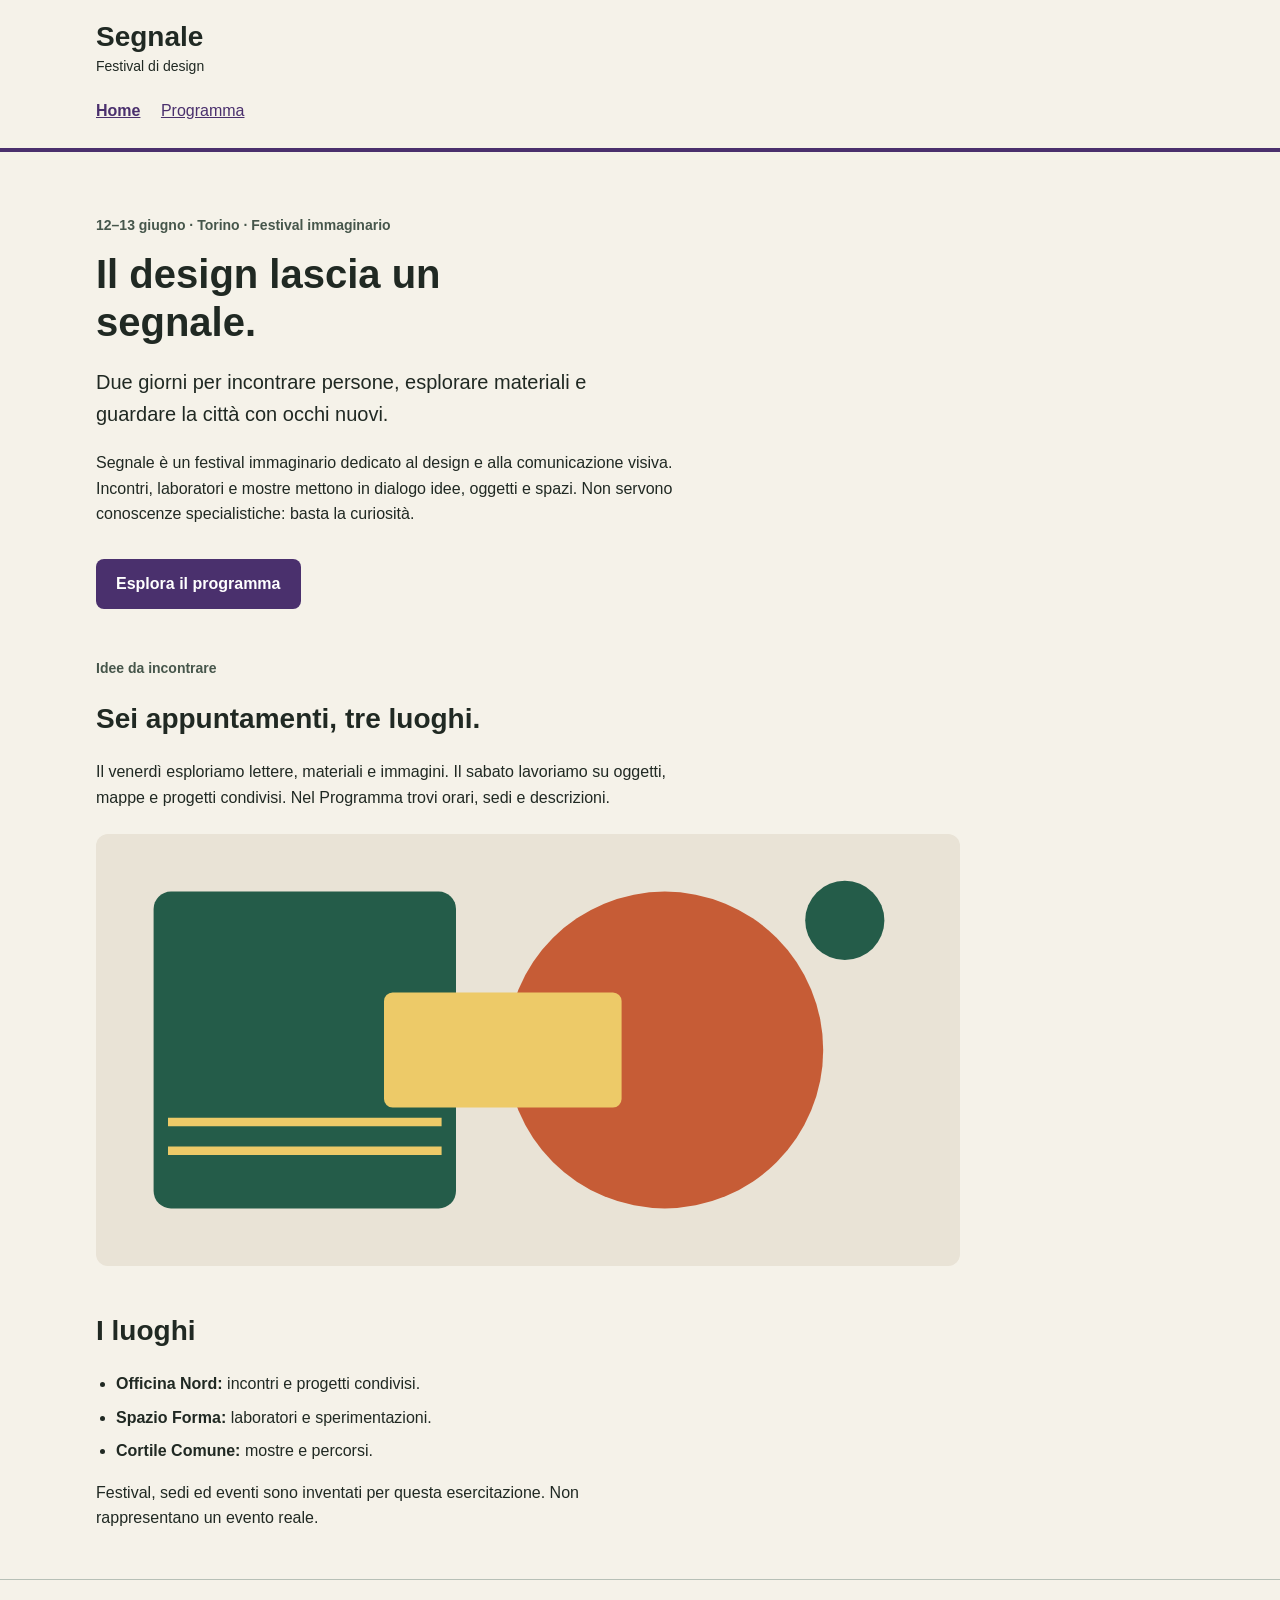
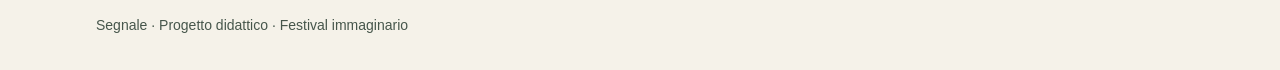
==== index.html @ 057bcb16 "festival-segnale" ====
<!doctype html>
<html lang="it">
<head>
  <meta charset="utf-8">
  <meta name="viewport" content="width=device-width, initial-scale=1">
  <title>Segnale — Festival di design</title>
  <link rel="stylesheet" href="style.css">
</head>
<body>
  <a class="skip-link" href="#contenuto">Vai al contenuto</a>
  <header class="site-header">
    <div class="container">
      <a class="brand" href="index.html">Segnale<span>Festival di design</span></a>
      <nav aria-label="Navigazione principale">
        <a href="index.html" aria-current="page">Home</a>
        <!-- Da completare: collegare questa voce alla pagina Programma. -->
        <a href="programma.html">Programma</a>
      </nav>
    </div>
  </header>

  <main id="contenuto" class="container">
    <section class="intro" aria-labelledby="titolo-home">
      <p class="eyebrow">12–13 giugno · Torino · Festival immaginario</p>
      <h1 id="titolo-home">Il design lascia un segnale.</h1>
      <p class="lead">Due giorni per incontrare persone, esplorare materiali e guardare la città con occhi nuovi.</p>
      <p class="reading-text">Segnale è un festival immaginario dedicato al design e alla comunicazione visiva. Incontri, laboratori e mostre mettono in dialogo idee, oggetti e spazi. Non servono conoscenze specialistiche: basta la curiosità.</p>
      <a class="button-link" href="programma.html">Esplora il programma</a>
    </section>

    <section class="content-section" aria-labelledby="titolo-festival">
      <p class="eyebrow">Idee da incontrare</p>
      <h2 id="titolo-festival">Sei appuntamenti, tre luoghi.</h2>
      <p class="reading-text">Il venerdì esploriamo lettere, materiali e immagini. Il sabato lavoriamo su oggetti, mappe e progetti condivisi. Nel Programma trovi orari, sedi e descrizioni.</p>
      <img class="festival-image" src="assets/festival.svg" alt="Composizione geometrica di cerchi e rettangoli nei colori del festival" width="1200" height="600">
    </section>

    <section class="content-section" aria-labelledby="titolo-luoghi">
      <h2 id="titolo-luoghi">I luoghi</h2>
      <ul class="venues">
        <li><strong>Officina Nord:</strong> incontri e progetti condivisi.</li>
        <li><strong>Spazio Forma:</strong> laboratori e sperimentazioni.</li>
        <li><strong>Cortile Comune:</strong> mostre e percorsi.</li>
      </ul>
      <p class="reading-text">Festival, sedi ed eventi sono inventati per questa esercitazione. Non rappresentano un evento reale.</p>
    </section>
  </main>

  <footer class="site-footer"><div class="container"><p>Segnale · Progetto didattico · Festival immaginario</p></div></footer>
</body>
</html>
---- style.css ----
/* Stile iniziale: tipografia, colori e variabili CSS sono già predisposti.
   Lavoreremo su collegamenti, CSS condiviso e disposizione delle schede. */

/* Scelte comuni: ogni regola usa var() per richiamarne il valore. */
:root {
  --colore-primario: #4a306d;
  --colore-primario-scuro: #311e4a;
  --colore-sfondo: #f5f2e9;
  --colore-testo: #202923;
  --font-testo: Helvetica, sans-serif;
  --font-titoli: Arial, sans-serif;
}

* {
  box-sizing: border-box;
}

body {
  margin: 0;
  background: var(--colore-sfondo);
  color: var(--colore-testo);
  font-family: var(--font-testo);
  font-size: 1rem;
  line-height: 1.6;
}

a {
  color: var(--colore-primario);
}

a:hover {
  text-decoration-thickness: 3px;
}

a:focus-visible {
  outline: 3px solid var(--colore-testo);
  outline-offset: 4px;
}

.container {
  width: 92%;
  max-width: 68rem;
  margin: 0 auto;
}

.site-header {
  padding: 1.25rem 0;
  border-bottom: 4px solid var(--colore-primario);
}

.brand {
  display: inline-block;
  color: var(--colore-testo);
  font-size: 1.75rem;
  font-weight: bold;
  line-height: 1.2;
  text-decoration: none;
}

.brand span {
  display: block;
  margin-top: 0.25rem;
  font-size: 0.875rem;
  font-weight: normal;
}

nav {
  margin-top: 1rem;
}

nav a {
  display: inline-block;
  margin-right: 1rem;
  padding: 0.25rem 0;
}

nav a[aria-current="page"] {
  font-weight: bold;
}

.intro {
  padding: 3rem 0 1rem;
}

.eyebrow,
.event-meta {
  color: #46564b;
  font-size: 0.875rem;
  font-weight: bold;
}

h1,
h2,
h3 {
  font-family: var(--font-titoli);
  line-height: 1.2;
}

h1 {
  max-width: 18ch;
  margin: 0.75rem 0 1.25rem;
  font-size: 2.5rem;
}

h2 {
  font-size: 1.75rem;
}

h3 {
  margin: 0.5rem 0 0.75rem;
  font-size: 1.375rem;
}

.lead {
  max-width: 48ch;
  font-size: 1.25rem;
}

.reading-text {
  max-width: 65ch;
}

.button-link {
  display: inline-block;
  margin-top: 1rem;
  padding: 0.75rem 1.25rem;
  border-radius: 0.5rem;
  background: var(--colore-primario);
  color: #ffffff;
  font-weight: bold;
  text-decoration: none;
}

.button-link:hover {
  background: var(--colore-primario-scuro);
}

.content-section {
  margin: 2rem 0 3rem;
}

.festival-image {
  display: block;
  width: 100%;
  max-width: 54rem;
  height: auto;
  margin-top: 1.5rem;
  border-radius: 0.75rem;
}

.venues {
  padding-left: 1.25rem;
}

.venues li {
  margin-bottom: 0.5rem;
}

.event-grid {
  display: grid;
  grid-template-columns: 1fr;
  gap: 2rem;
}

.event-card {
  margin-bottom: 1.5rem;
  overflow: hidden;
  border: 1px solid #b7c0b7;
  border-radius: 0.75rem;
  background: #ffffff;
}

.event-card img {
  display: block;
  width: 100%;
  height: auto;
}

.event-body {
  padding: 1rem;
}

.event-body p:last-child {
  margin-bottom: 0;
}

.event-place {
  color: #46564b;
  font-size: 0.875rem;
}

.site-footer {
  padding: 1.25rem 0;
  border-top: 1px solid #b7c0b7;
  color: #46564b;
  font-size: 0.875rem;
}

.skip-link {
  position: absolute;
  top: -6rem;
  left: 1rem;
  padding: 0.75rem 1rem;
  background: #ffffff;
  color: var(--colore-testo);
}

.skip-link:focus {
  top: 1rem;
}

/* Qui aggiungeremo la media query durante la demo. */
@media (min-width: 600px) {
  .event-grid {
    grid-template-columns: repeat(2, minmax(0, 1fr));
  }
}

@media (min-width: 1024px) {
  .event-grid {
    grid-template-columns: repeat(3, minmax(0, 1fr));
  }
}
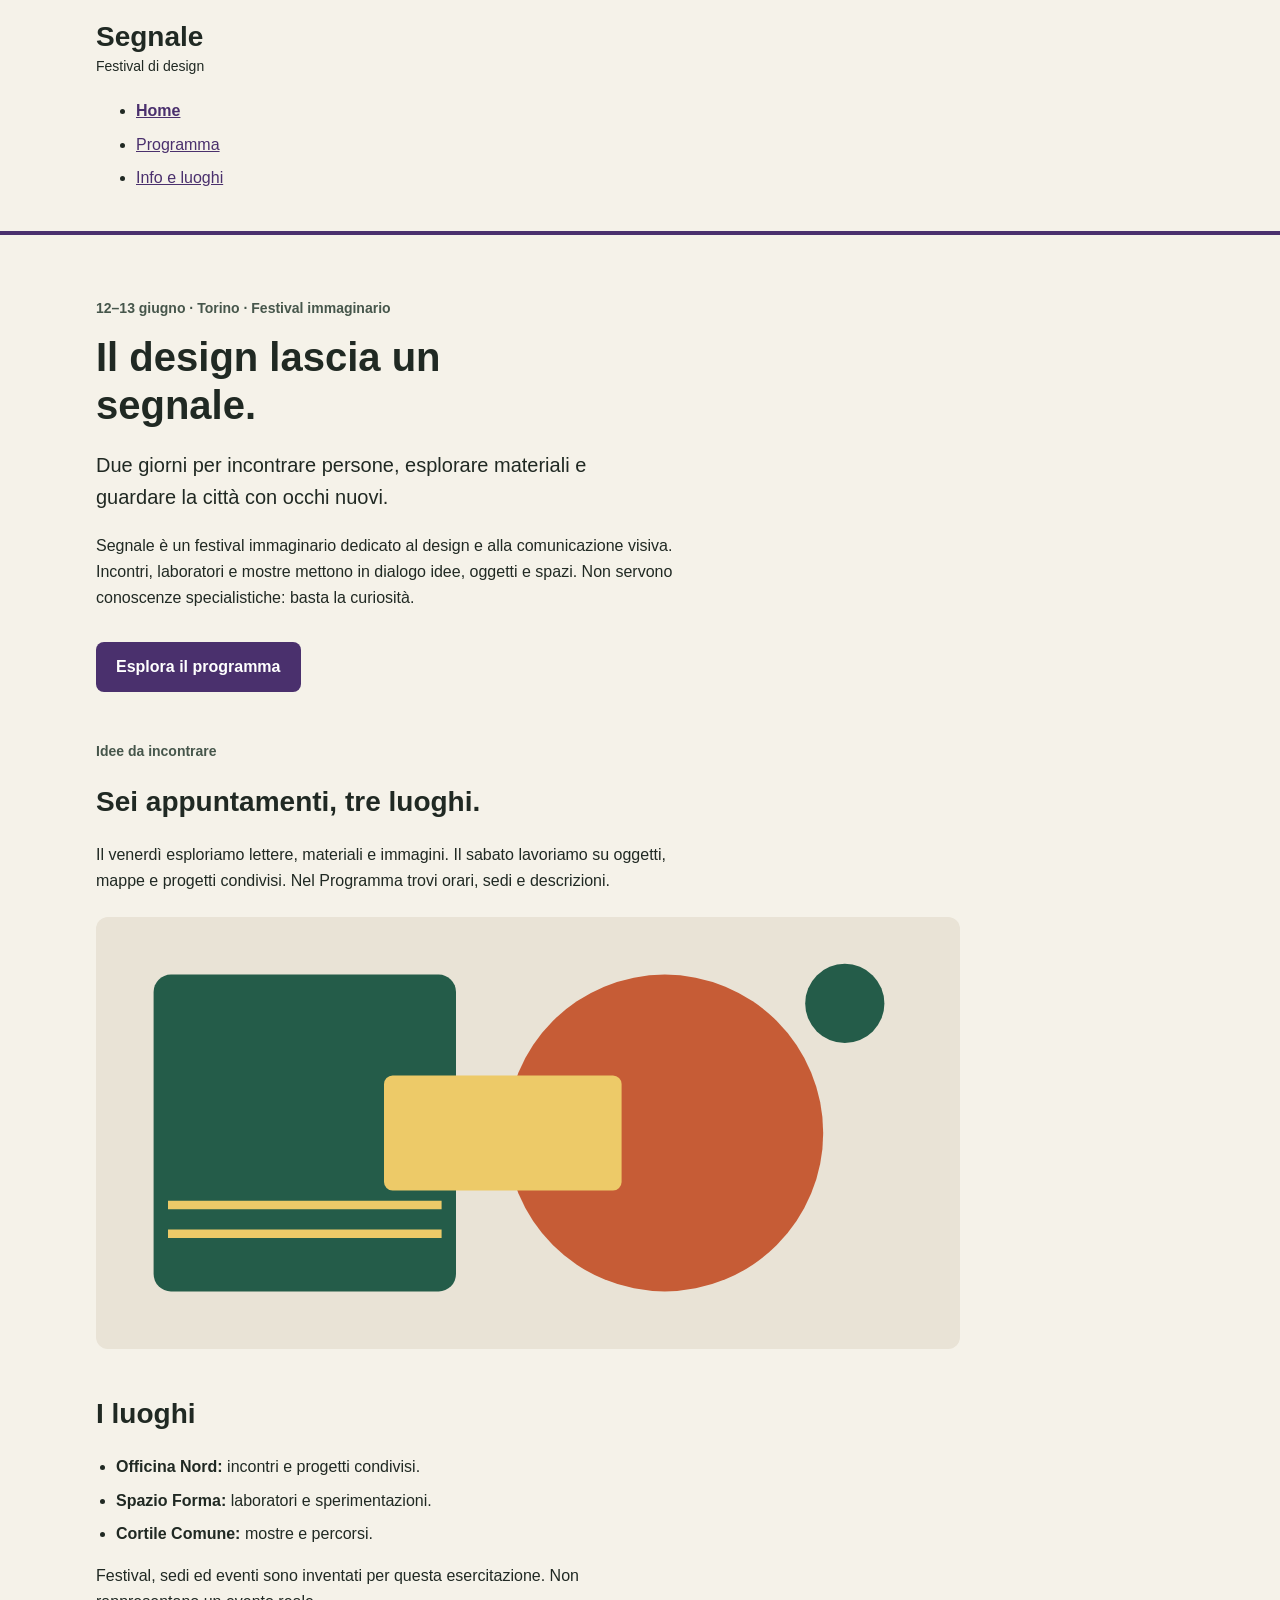
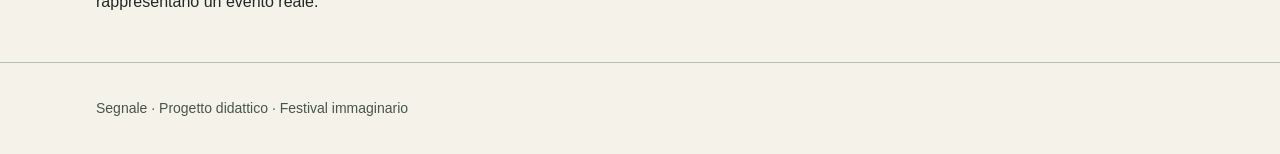
==== commit 9bfac02f: "Aggiornamento con swiper e uMap" ====
--- a/index.html
+++ b/index.html
@@ -12,10 +12,12 @@
     <div class="container">
       <a class="brand" href="index.html">Segnale<span>Festival di design</span></a>
       <nav aria-label="Navigazione principale">
-        <a href="index.html" aria-current="page">Home</a>
-        <!-- Da completare: collegare questa voce alla pagina Programma. -->
-        <a href="programma.html">Programma</a>
-      </nav>
+  <ul>
+    <li><a href="index.html" aria-current="page">Home</a></li>
+    <li><a href="programma.html">Programma</a></li>
+    <li><a href="info.html">Info e luoghi</a></li>
+  </ul>
+</nav>
     </div>
   </header>
 
--- a/style.css
+++ b/style.css
@@ -220,4 +220,71 @@
   .event-grid {
     grid-template-columns: repeat(3, minmax(0, 1fr));
   }
+}
+/* Configurazione di base per il carosello Swiper */
+.swiper {
+  width: 100%;
+  max-width: 100%;
+  margin-bottom: 2rem;
+}
+
+.swiper-slide img {
+  width: 100%;
+  height: auto;
+  display: block;
+  object-fit: cover;
+}
+
+.slide-caption {
+  margin-top: 0.75rem;
+  font-size: 0.95rem;
+}
+
+/* Adattamento responsive della mappa uMap */
+#mappa-sedi {
+  width: 100%;
+  height: 400px;
+  border: 0;
+  display: block;
+}
+
+.map-link {
+  margin-top: 0.5rem;
+  font-size: 0.9rem;
+}
+
+/* Visibilità del focus da tastiera (requisito di accessibilità) */
+.swiper-button-next:focus-visible,
+.swiper-button-prev:focus-visible,
+a:focus-visible {
+  outline: 3px solid var(--primary-color, #0055ff);
+  outline-offset: 3px;
+}
+/* Stile frosted glass per i pulsanti Swiper */
+.swiper-button-next,
+.swiper-button-prev {
+  background-color: rgba(255, 255, 255, 0.65);
+  backdrop-filter: blur(8px);
+  -webkit-backdrop-filter: blur(8px);
+  width: 56px;
+  height: 56px;
+  border-radius: 50%;
+  color: #6b21a8; /* Viola */
+  box-shadow: 0 4px 12px rgba(0, 0, 0, 0.1);
+  transition: background-color 0.2s ease, transform 0.2s ease, color 0.2s ease;
+}
+
+/* Frecce più grandi e spesse */
+.swiper-button-next::after,
+.swiper-button-prev::after {
+  font-size: 1.8rem;
+  font-weight: 800;
+}
+
+/* Interazione al passaggio del mouse */
+.swiper-button-next:hover,
+.swiper-button-prev:hover {
+  background-color: rgba(255, 255, 255, 0.85);
+  color: #581c87;
+  transform: scale(1.08);
 }
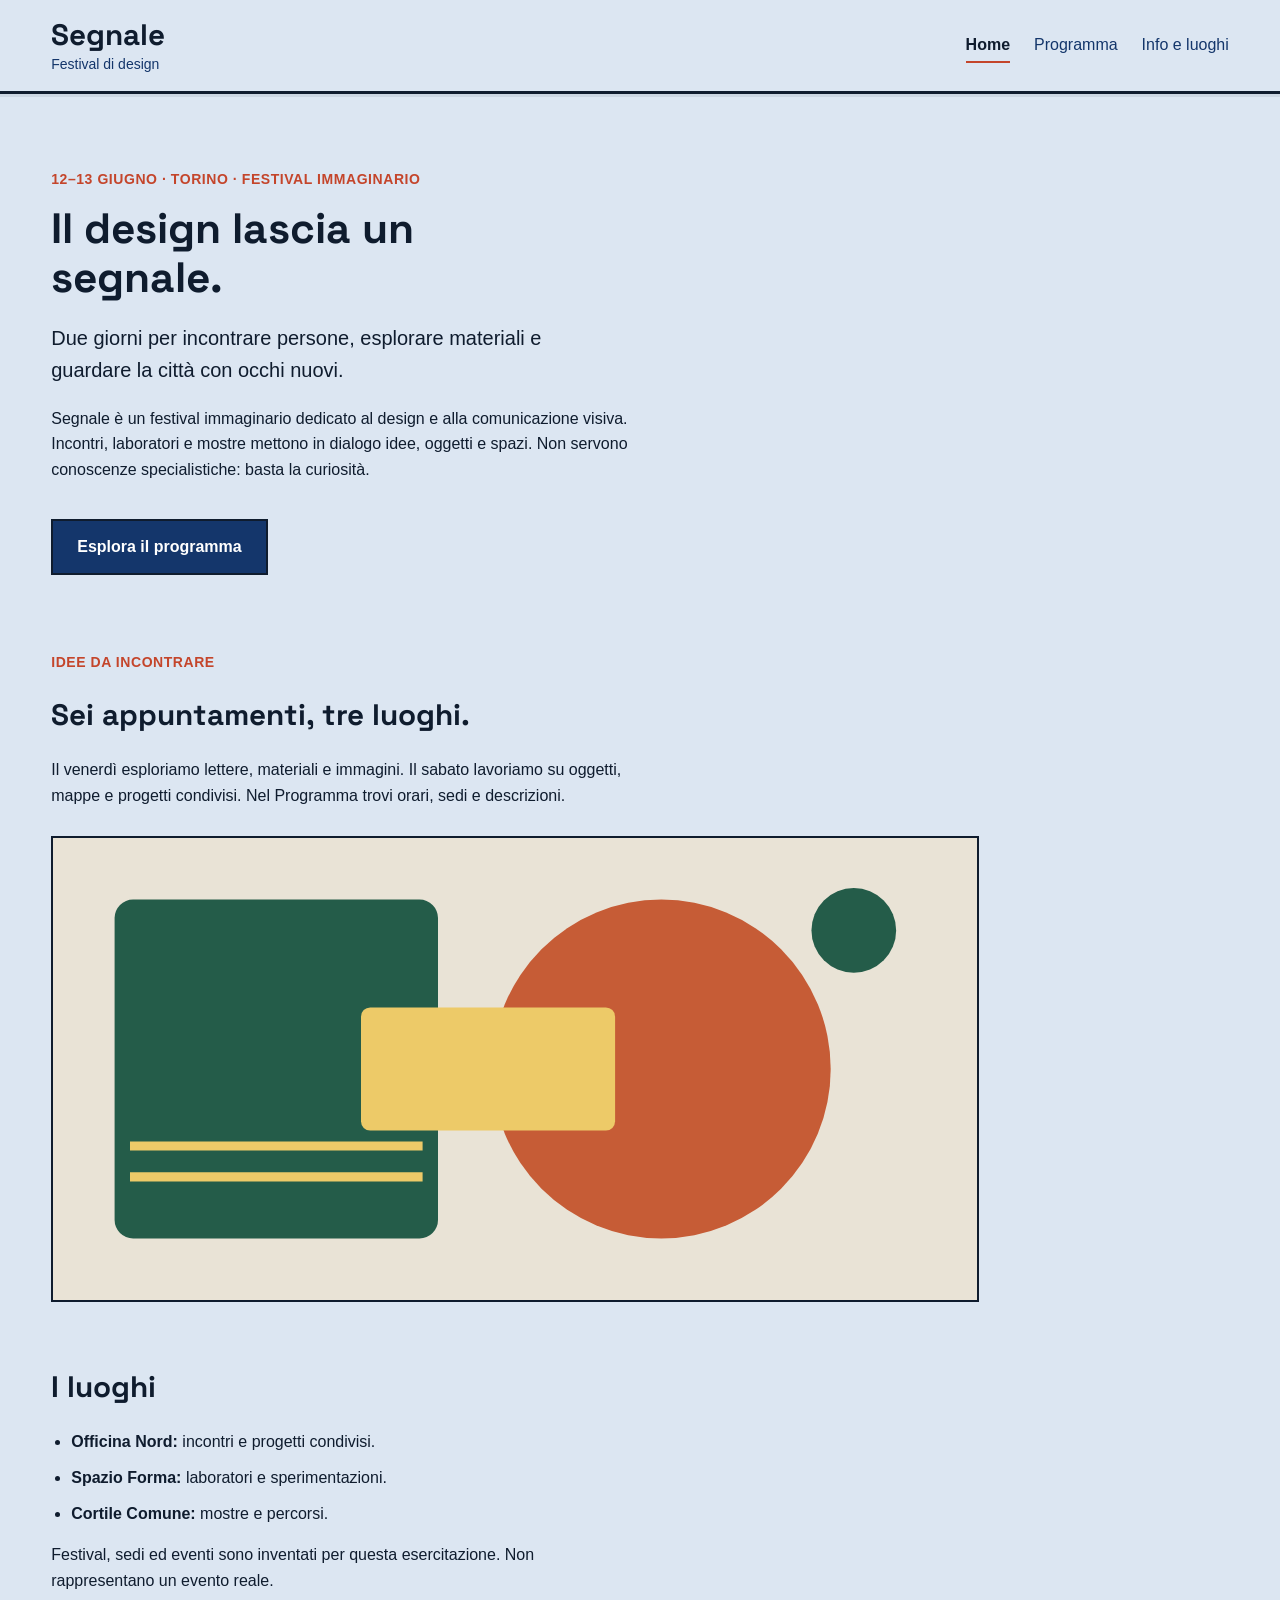
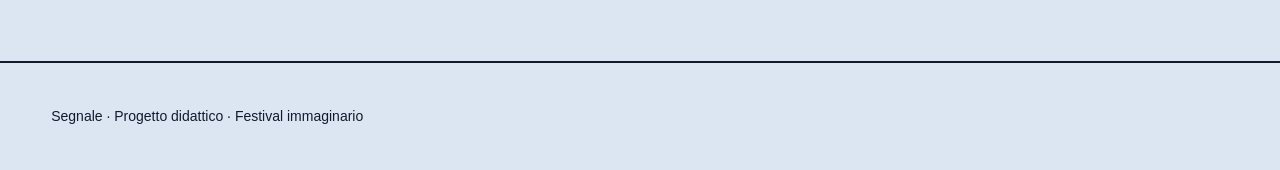
==== commit 960616f3: "Sticky header, moodboard e google font" ====
--- a/index.html
+++ b/index.html
@@ -4,6 +4,9 @@
   <meta charset="utf-8">
   <meta name="viewport" content="width=device-width, initial-scale=1">
   <title>Segnale — Festival di design</title>
+  <link rel="preconnect" href="https://fonts.googleapis.com">
+  <link rel="preconnect" href="https://fonts.gstatic.com" crossorigin>
+  <link href="https://fonts.googleapis.com/css2?family=Space+Grotesk:wght@700&display=swap" rel="stylesheet">
   <link rel="stylesheet" href="style.css">
 </head>
 <body>
@@ -12,12 +15,12 @@
     <div class="container">
       <a class="brand" href="index.html">Segnale<span>Festival di design</span></a>
       <nav aria-label="Navigazione principale">
-  <ul>
-    <li><a href="index.html" aria-current="page">Home</a></li>
-    <li><a href="programma.html">Programma</a></li>
-    <li><a href="info.html">Info e luoghi</a></li>
-  </ul>
-</nav>
+        <ul>
+          <li><a href="index.html" aria-current="page">Home</a></li>
+          <li><a href="programma.html">Programma</a></li>
+          <li><a href="info.html">Info e luoghi</a></li>
+        </ul>
+      </nav>
     </div>
   </header>
 
--- a/style.css
+++ b/style.css
@@ -1,14 +1,11 @@
-/* Stile iniziale: tipografia, colori e variabili CSS sono già predisposti.
-   Lavoreremo su collegamenti, CSS condiviso e disposizione delle schede. */
-
-/* Scelte comuni: ogni regola usa var() per richiamarne il valore. */
 :root {
-  --colore-primario: #4a306d;
-  --colore-primario-scuro: #311e4a;
-  --colore-sfondo: #f5f2e9;
-  --colore-testo: #202923;
-  --font-testo: Helvetica, sans-serif;
-  --font-titoli: Arial, sans-serif;
+  --colore-primario: #14366b;
+  --colore-primario-scuro: #0c2246;
+  --colore-sfondo: #dce6f2;
+  --colore-testo: #0f1c2e;
+  --colore-accento: #c4452b;
+  --font-testo: Helvetica, Arial, sans-serif;
+  --font-titoli: "Space Grotesk", Arial, sans-serif;
 }
 
 * {
@@ -29,81 +26,123 @@
 }
 
 a:hover {
+  color: var(--colore-accento);
   text-decoration-thickness: 3px;
 }
 
-a:focus-visible {
-  outline: 3px solid var(--colore-testo);
+a:focus-visible,
+.swiper-button-next:focus-visible,
+.swiper-button-prev:focus-visible {
+  outline: 3px solid var(--colore-accento);
   outline-offset: 4px;
 }
 
+/* Contenitore ampliato come da moodboard (74rem) */
 .container {
   width: 92%;
-  max-width: 68rem;
+  max-width: 74rem;
   margin: 0 auto;
 }
 
+/* Intestazione sticky con sfondo solido e bordo netto */
 .site-header {
-  padding: 1.25rem 0;
-  border-bottom: 4px solid var(--colore-primario);
+  padding: 1.15rem 0;
+  border-bottom: 3px solid var(--colore-testo);
+  position: sticky;
+  top: 0;
+  z-index: 1000;
+  background-color: var(--colore-sfondo);
+  box-shadow: 0 3px 0 rgba(15, 28, 46, 0.08);
+}
+
+.site-header .container {
+  display: flex;
+  justify-content: space-between;
+  align-items: center;
+  gap: 1.5rem;
 }
 
 .brand {
   display: inline-block;
-  color: var(--colore-testo);
-  font-size: 1.75rem;
+  font-family: var(--font-titoli);
+  color: var(--colore-testo);
+  font-size: 1.85rem;
   font-weight: bold;
-  line-height: 1.2;
+  line-height: 1.15;
   text-decoration: none;
 }
 
 .brand span {
   display: block;
   margin-top: 0.25rem;
+  font-family: var(--font-testo);
   font-size: 0.875rem;
   font-weight: normal;
+  color: var(--colore-primario);
 }
 
 nav {
-  margin-top: 1rem;
+  margin-top: 0;
+}
+
+/* Menu in riga da 600px in su */
+nav ul {
+  list-style: none;
+  padding-left: 0;
+  margin: 0;
+  display: flex;
+  flex-direction: row;
+  flex-wrap: wrap;
+  gap: 1.5rem;
 }
 
 nav a {
   display: inline-block;
-  margin-right: 1rem;
   padding: 0.25rem 0;
+  text-decoration: none;
+  border-bottom: 2px solid transparent;
+}
+
+nav a:hover {
+  border-bottom-color: var(--colore-accento);
 }
 
 nav a[aria-current="page"] {
   font-weight: bold;
-}
-
+  color: var(--colore-testo);
+  border-bottom: 2px solid var(--colore-accento);
+}
+
+/* Spaziature più ampie tra le sezioni */
 .intro {
-  padding: 3rem 0 1rem;
+  padding: 3.75rem 0 1.5rem;
 }
 
 .eyebrow,
 .event-meta {
-  color: #46564b;
+  color: var(--colore-accento);
   font-size: 0.875rem;
   font-weight: bold;
+  text-transform: uppercase;
+  letter-spacing: 0.04em;
 }
 
 h1,
 h2,
 h3 {
   font-family: var(--font-titoli);
-  line-height: 1.2;
+  line-height: 1.15;
+  color: var(--colore-testo);
 }
 
 h1 {
   max-width: 18ch;
   margin: 0.75rem 0 1.25rem;
-  font-size: 2.5rem;
+  font-size: 2.65rem;
 }
 
 h2 {
-  font-size: 1.75rem;
+  font-size: 1.85rem;
 }
 
 h3 {
@@ -120,32 +159,37 @@
   max-width: 65ch;
 }
 
+/* Pulsante squadrato con bordo netto in stile editoriale */
 .button-link {
   display: inline-block;
-  margin-top: 1rem;
-  padding: 0.75rem 1.25rem;
-  border-radius: 0.5rem;
+  margin-top: 1.25rem;
+  padding: 0.85rem 1.5rem;
+  border-radius: 0;
+  border: 2px solid var(--colore-testo);
   background: var(--colore-primario);
   color: #ffffff;
   font-weight: bold;
   text-decoration: none;
+  transition: background-color 0.15s ease;
 }
 
 .button-link:hover {
-  background: var(--colore-primario-scuro);
+  background: var(--colore-accento);
+  color: #ffffff;
 }
 
 .content-section {
-  margin: 2rem 0 3rem;
+  margin: 3.25rem 0 4.25rem;
 }
 
 .festival-image {
   display: block;
   width: 100%;
-  max-width: 54rem;
+  max-width: 58rem;
   height: auto;
-  margin-top: 1.5rem;
-  border-radius: 0.75rem;
+  margin-top: 1.75rem;
+  border-radius: 0;
+  border: 2px solid var(--colore-testo);
 }
 
 .venues {
@@ -153,20 +197,21 @@
 }
 
 .venues li {
-  margin-bottom: 0.5rem;
+  margin-bottom: 0.65rem;
 }
 
 .event-grid {
   display: grid;
   grid-template-columns: 1fr;
-  gap: 2rem;
-}
-
+  gap: 2.25rem;
+}
+
+/* Schede squadrate con bordo netto blu notte */
 .event-card {
-  margin-bottom: 1.5rem;
+  margin-bottom: 1rem;
   overflow: hidden;
-  border: 1px solid #b7c0b7;
-  border-radius: 0.75rem;
+  border: 2px solid var(--colore-testo);
+  border-radius: 0;
   background: #ffffff;
 }
 
@@ -174,10 +219,11 @@
   display: block;
   width: 100%;
   height: auto;
+  border-bottom: 2px solid var(--colore-testo);
 }
 
 .event-body {
-  padding: 1rem;
+  padding: 1.25rem;
 }
 
 .event-body p:last-child {
@@ -185,14 +231,14 @@
 }
 
 .event-place {
-  color: #46564b;
+  color: var(--colore-primario);
   font-size: 0.875rem;
 }
 
 .site-footer {
-  padding: 1.25rem 0;
-  border-top: 1px solid #b7c0b7;
-  color: #46564b;
+  padding: 1.75rem 0;
+  border-top: 2px solid var(--colore-testo);
+  color: var(--colore-testo);
   font-size: 0.875rem;
 }
 
@@ -202,14 +248,15 @@
   left: 1rem;
   padding: 0.75rem 1rem;
   background: #ffffff;
-  color: var(--colore-testo);
+  border: 2px solid var(--colore-testo);
+  color: var(--colore-testo);
+  z-index: 1100;
 }
 
 .skip-link:focus {
   top: 1rem;
 }
 
-/* Qui aggiungeremo la media query durante la demo. */
 @media (min-width: 600px) {
   .event-grid {
     grid-template-columns: repeat(2, minmax(0, 1fr));
@@ -221,11 +268,12 @@
     grid-template-columns: repeat(3, minmax(0, 1fr));
   }
 }
+
 /* Configurazione di base per il carosello Swiper */
 .swiper {
   width: 100%;
   max-width: 100%;
-  margin-bottom: 2rem;
+  margin-bottom: 2.5rem;
 }
 
 .swiper-slide img {
@@ -233,6 +281,7 @@
   height: auto;
   display: block;
   object-fit: cover;
+  border: 2px solid var(--colore-testo);
 }
 
 .slide-caption {
@@ -243,48 +292,70 @@
 /* Adattamento responsive della mappa uMap */
 #mappa-sedi {
   width: 100%;
-  height: 400px;
-  border: 0;
+  height: 420px;
+  border: 2px solid var(--colore-testo);
   display: block;
 }
 
 .map-link {
-  margin-top: 0.5rem;
+  margin-top: 0.65rem;
   font-size: 0.9rem;
 }
 
-/* Visibilità del focus da tastiera (requisito di accessibilità) */
-.swiper-button-next:focus-visible,
-.swiper-button-prev:focus-visible,
-a:focus-visible {
-  outline: 3px solid var(--primary-color, #0055ff);
-  outline-offset: 3px;
-}
-/* Stile frosted glass per i pulsanti Swiper */
+/* Pulsanti Swiper coerenti con la palette blu cobalto / terracotta */
 .swiper-button-next,
 .swiper-button-prev {
-  background-color: rgba(255, 255, 255, 0.65);
-  backdrop-filter: blur(8px);
-  -webkit-backdrop-filter: blur(8px);
-  width: 56px;
-  height: 56px;
-  border-radius: 50%;
-  color: #6b21a8; /* Viola */
-  box-shadow: 0 4px 12px rgba(0, 0, 0, 0.1);
-  transition: background-color 0.2s ease, transform 0.2s ease, color 0.2s ease;
-}
-
-/* Frecce più grandi e spesse */
+  background-color: rgba(255, 255, 255, 0.9);
+  border: 2px solid var(--colore-testo);
+  width: 52px;
+  height: 52px;
+  border-radius: 0;
+  color: var(--colore-primario);
+  transition: background-color 0.2s ease, color 0.2s ease;
+}
+
 .swiper-button-next::after,
 .swiper-button-prev::after {
-  font-size: 1.8rem;
+  font-size: 1.5rem;
   font-weight: 800;
 }
 
-/* Interazione al passaggio del mouse */
 .swiper-button-next:hover,
 .swiper-button-prev:hover {
-  background-color: rgba(255, 255, 255, 0.85);
-  color: #581c87;
-  transform: scale(1.08);
-}+  background-color: var(--colore-primario);
+  color: #ffffff;
+}
+
+/* Media query per dispositivi mobili inferiori a 600px */
+@media (max-width: 599px) {
+  .site-header {
+    padding: 0.65rem 0;
+  }
+
+  .site-header .container {
+    flex-direction: column;
+    align-items: flex-start;
+    gap: 0.45rem;
+  }
+
+  .brand {
+    font-size: 1.5rem;
+  }
+
+  .brand span {
+    margin-top: 0.1rem;
+    font-size: 0.8rem;
+  }
+
+  nav,
+  nav ul {
+    width: 100%;
+    flex-direction: column;
+    gap: 0.15rem;
+  }
+
+  nav a {
+    display: block;
+    padding: 0.2rem 0;
+  }
+}
